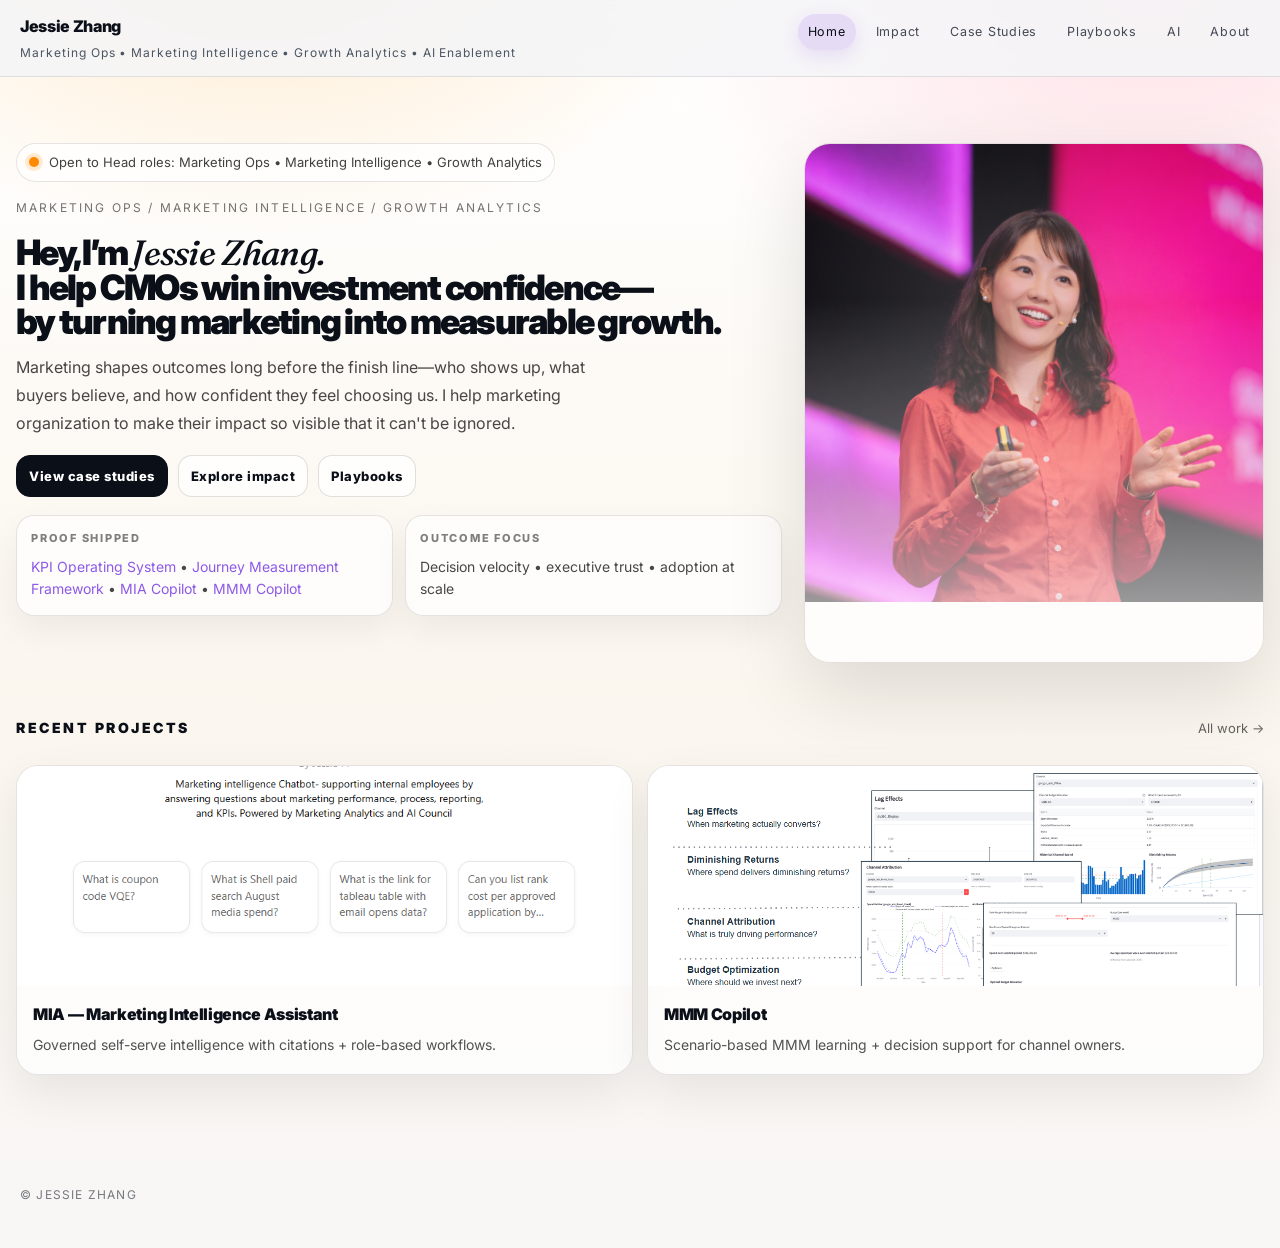
==== index.html @ 7f4fa1cf "Update index.html" ====
<!doctype html>
<html lang="en">
<head>
  <meta charset="utf-8" />
  <meta name="viewport" content="width=device-width, initial-scale=1" />
  <title>Jessie Zhang | Marketing Intelligence & Ops</title>
  <link rel="preconnect" href="https://fonts.googleapis.com">
<link rel="preconnect" href="https://fonts.gstatic.com" crossorigin>
<link href="https://fonts.googleapis.com/css2?family=Fraunces:opsz,wght@9..144,300..900&family=Inter:wght@300..900&display=swap" rel="stylesheet">
  <link rel="stylesheet" href="style.css" />
</head>
<body class="madison">
  <header class="topbar">
    <nav class="nav">
      <div class="brand">
        <div class="name">Jessie Zhang</div>
        <div class="tag">Marketing Ops • Marketing Intelligence • Growth Analytics • AI Enablement</div>
      </div>
      <div class="links">
        <a class="active" href="index.html">Home</a>
        <a href="impact.html">Impact</a>
        <a href="case-studies.html">Case Studies</a>
        <a href="playbooks.html">Playbooks</a>
        <a href="ai.html">AI</a>
        <a href="about.html">About</a>
      </div>
    </nav>
  </header>

  <main class="container">
    <!-- HERO -->
    <section class="hero2">
  <div class="hero2-left">
    <div class="status-pill">
      <span class="dot"></span>
      Open to Head roles: Marketing Ops • Marketing Intelligence • Growth Analytics
    </div>

    <div class="hero2-eyebrow">Marketing Ops / Marketing Intelligence / Growth Analytics</div>

    <h1 class="hero2-title">
      Hey, I’m <span class="serif">Jessie Zhang.</span><br/>
      <span class="big">I help CMOs win investment confidence—</span><br/>
      <span class="big">by turning marketing into measurable growth.</span>
    </h1>

    <p class="hero2-sub">
      Marketing shapes outcomes long before the finish line—who shows up, what buyers believe, and how confident they feel choosing us.
      I help marketing organization to make their impact so visible that it can't be ignored.
    </p>

    <div class="hero2-cta">
      <a class="btn primary" href="case-studies.html">View case studies</a>
      <a class="btn ghost" href="impact.html">Explore impact</a>
      <a class="btn ghost" href="playbooks.html">Playbooks</a>
    </div>

    <div class="hero2-miniGrid">
      <div class="miniCard">
        <div class="miniLabel">Proof shipped</div>
        <div class="miniValue">
          <a href="case-studies.html#kpi-os">KPI Operating System</a> •
          <a href="case-studies.html#journey">Journey Measurement Framework</a> •
          <a href="ai.html#mia">MIA Copilot</a> •
          <a href="ai.html#mmm">MMM Copilot</a>
        </div>
      </div>
      <div class="miniCard">
        <div class="miniLabel">Outcome focus</div>
        <div class="miniValue">Decision velocity • executive trust • adoption at scale</div>
      </div>
    </div>
  </div>

  <div class="hero2-right">
    <div class="portraitCard">
      <img src="assets/Jessie speaker red shirt.png" alt="Jessie Zhang speaking" />
      <div class="portraitFade"></div>
    </div>
  </div>
</section> 
    </section>

    <!-- RECENT PROJECTS -->
    <section class="section2">
      <div class="section2-titleRow">
        <h2 class="section2-title">Recent projects</h2>
        <a class="section2-link" href="case-studies.html">All work →</a>
      </div>

      <div class="projectGrid">
        <a class="projectCard" href="ai.html#mia">
          <div class="projectThumb"><img src="assets/MIA.png" alt="MIA" /></div>
          <div class="projectMeta">
            <div class="projectName">MIA — Marketing Intelligence Assistant</div>
            <div class="projectDesc">Governed self-serve intelligence with citations + role-based workflows.</div>
          </div>
        </a>

        <a class="projectCard" href="ai.html#mmm">
          <div class="projectThumb"><img src="assets/MMM.png" alt="MMM Copilot" /></div>
          <div class="projectMeta">
            <div class="projectName">MMM Copilot</div>
            <div class="projectDesc">Scenario-based MMM learning + decision support for channel owners.</div>
          </div>
        </a>
      </div>
    </section>
  </main>

  <footer class="footer">© Jessie Zhang</footer>
</body>
</html>
---- style.css ----
/* Premium Mockup / Modern UI / Clean Tech
   - Studio-like background, soft shadows
   - Card-based UI, grid layout
   - Electric Purple action + Acid Yellow highlights
   - Optional dark-mode emphasis sections
*/

:root{
  /* Palette */
  --bg: #ffffff;
  --bg2: #F5F5F7;          /* studio light gray */
  --ink: #0b0f18;
  --text: #111827;
  --muted: #4b5563;
  --muted2:#6b7280;
  --line: rgba(17,24,39,.10);
  --line2: rgba(17,24,39,.16);

  --purple: #8D59E9;       /* electric purple */
  --yellow: #EBE021;       /* acid yellow */
  --subcard: #D8E2EC;      /* pale blue-gray */
  --charcoal: #2D2D2D;

  /* Layout */
  --max: 1320px;
  --r: 16px;
  --r2: 22px;
  --gutter: 20px;

  /* Shadows (studio lighting) */
  --shadow-sm: 0 10px 22px rgba(15, 23, 42, .08);
  --shadow-md: 0 18px 40px rgba(15, 23, 42, .12);
  --shadow-lg: 0 26px 70px rgba(15, 23, 42, .16);

  /* Type */
 --font-sans: "Inter", ui-sans-serif, system-ui, -apple-system, "Segoe UI", Roboto, Helvetica, Arial;
  --font-serif: "Fraunces", ui-serif, Georgia, "Times New Roman", Times, serif;
}
body{ font-family: var(--font-sans); }

*{ box-sizing:border-box; }
html,body{ margin:0; padding:0; }
body{
  
  color: var(--text);
  line-height: 1.6;
  background:
    radial-gradient(900px 520px at 18% -10%, rgba(141,89,233,.18), transparent 60%),
    radial-gradient(900px 520px at 92% 0%, rgba(235,224,33,.14), transparent 56%),
    linear-gradient(180deg, var(--bg) 0%, var(--bg2) 120%);
  -webkit-font-smoothing: antialiased;
  -moz-osx-font-smoothing: grayscale;
}

a{ color: var(--purple); text-decoration:none; }
a:hover{ text-decoration: underline; text-underline-offset: 4px; }

.container{
  max-width: var(--max);
  margin: 0 auto;
 padding: 36px 16px 84px;  /* smaller side padding */
}
@media (max-width: 640px){
  .container{ padding: 24px 14px 64px; }
}
/* Top bar (clean tech nav) */
.topbar{
  position: sticky;
  top: 0;
  z-index: 30;
  background: rgba(245,245,247,.86);
  backdrop-filter: blur(12px);
  border-bottom: 1px solid var(--line);
}
.nav{
  max-width: var(--max);
  margin: 0 auto;
  padding: 14px var(--gutter);
  display:flex;
  align-items:flex-start;
  justify-content:space-between;
  gap: 14px;
}

.brand{
  display:flex;
  flex-direction:column;
  gap: 3px;
}
.brand .name{
  font-weight: 850;
  letter-spacing: -0.02em;
  font-size: 16px;
  color: var(--ink);
}
.brand .tag{
  font-size: 12px;
  color: var(--muted);
  letter-spacing: .08em;
}

/* Links: compact + premium */
.links{
  display:flex;
  flex-wrap:wrap;
  gap: 10px;
  justify-content:flex-end;
  align-items:flex-start;
}
.links a{
  font-size: 12.5px;
  color: rgba(17,24,39,.78);
  padding: 8px 10px;
  border-radius: 999px;
  letter-spacing: .06em;
}
.links a:hover{
  text-decoration:none;
  background: rgba(141,89,233,.12);
  color: var(--ink);
}
.links a.active{
  background: rgba(141,89,233,.16);
  color: var(--ink);
  box-shadow: 0 6px 18px rgba(141,89,233,.16);
}

/* Hero */
.hero{
  padding: 26px 0 10px;
  display:grid;
  grid-template-columns: 1.15fr .85fr;
  gap: 16px;
}
@media (max-width: 900px){
  .hero{ grid-template-columns: 1fr; }
}

/* Cards: premium UI */
.card{
  padding: 24px;
}
@media (max-width: 640px){
  .card{ padding: 18px; }
}

/* subtle “device gloss” */
.card::before{
  content:"";
  position:absolute;
  inset:-1px;
  background: linear-gradient(120deg, rgba(255,255,255,.65), rgba(255,255,255,0) 45%);
  opacity: .25;
  pointer-events:none;
}

/* hover: refined */
.card:hover{
  box-shadow: var(--shadow-md);
  transform: translateY(-1px);
  transition: box-shadow .18s ease, transform .18s ease;
}

/* Type */
.kicker{
  font-size: 12px;
  color: var(--muted);
  letter-spacing: .12em;
  text-transform: uppercase;
}

h1{
  font-size: 42px;
  line-height: 1.12;
  margin: 10px 0 12px;
  letter-spacing: -0.04em;
  font-weight: 900; /* ultra-bold */
  color: var(--ink);
}
@media (max-width: 520px){ h1{ font-size: 32px; } }

h2{
  font-size: 22px;
  margin: 0 0 12px;
  letter-spacing: -0.01em;
  font-weight: 850;
  color: var(--ink);
}

h3{
  font-size: 14px;
  margin: 0 0 8px;
  letter-spacing: .08em;
  text-transform: uppercase;
  font-weight: 800;
  color: var(--charcoal);
}

p{
  margin: 10px 0;
    max-width: 68ch;
  color: rgba(17,24,39,.92);
   font-size: 15.5px; line-height: 1.75; }
.small{ font-size: 13.5px; }
.list li{ font-size: 15px; }
}

.small{
  font-size: 13px;
  color: var(--muted2);
}

hr{
  border:none;
  border-top: 1px solid var(--line);
  margin: 16px 0;
}
h1,h2{ font-family: var(--font-sans); }
/* Section header row */
.sectionTitle{
  display:flex;
  align-items:baseline;
  justify-content:space-between;
  gap: 10px;
  margin: 38px 0 14px;
}
.sectionTitle .hint{
  color: var(--muted2);
  font-size: 12px;
  letter-spacing: .10em;
  text-transform: uppercase;
}

/* Grids */
.grid{
  display:grid;
  grid-template-columns: repeat(3, 1fr);
  gap: 14px;
}
@media (max-width: 980px){ .grid{ grid-template-columns: repeat(2, 1fr); } }
@media (max-width: 640px){ .grid{ grid-template-columns: 1fr; } }

.pillars{
  display:grid;
  grid-template-columns: repeat(2, 1fr);
  gap: 14px;
}
@media (max-width: 720px){ .pillars{ grid-template-columns: 1fr; } }

/* Chips (tags) */
.badges{
  display:flex;
  flex-wrap:wrap;
  gap: 8px;
  margin-top: 10px;
}
.chip{
  display:inline-flex;
  align-items:center;
  gap: 6px;
  padding: 7px 11px;
  border-radius: 999px;
  border: 1px solid rgba(17,24,39,.10);
  background: rgba(216,226,236,.42); /* sub color */
  color: rgba(45,45,45,.92);
  font-size: 11.5px;
  letter-spacing: .06em;
  cursor: pointer;
  user-select:none;
}
.chip.static{ cursor: default; }
.chip[aria-pressed="true"]{
  background: rgba(141,89,233,.16);
  border-color: rgba(141,89,233,.30);
  color: var(--ink);
}

/* Highlight chips (use by adding class="chip highlight" in HTML if you want) */
.chip.highlight{
  background: rgba(235,224,33,.55);
  border-color: rgba(235,224,33,.75);
  color: #121212;
}

/* Buttons */
.btnrow{
  display:flex;
  gap: 10px;
  flex-wrap:wrap;
  margin-top: 14px;
}
.btn{
  display:inline-flex;
  align-items:center;
  gap: 8px;
  padding: 10px 12px;
  border-radius: 14px;
  border: 1px solid rgba(141,89,233,.22);
  background: linear-gradient(180deg, rgba(141,89,233,.14), rgba(141,89,233,.08));
  color: var(--ink);
  font-size: 13px;
  font-weight: 800;
  letter-spacing: .04em;
}
.btn:hover{
  text-decoration:none;
  background: linear-gradient(180deg, rgba(141,89,233,.22), rgba(141,89,233,.12));
  box-shadow: 0 14px 35px rgba(141,89,233,.18);
}

/* Secondary button look (optional: add class="btn secondary" in HTML) */
.btn.secondary{
  border-color: rgba(17,24,39,.14);
  background: rgba(255,255,255,.70);
  color: rgba(17,24,39,.92);
}
.btn.secondary:hover{
  background: rgba(255,255,255,.92);
  box-shadow: var(--shadow-sm);
}

/* Lists */
.list{ margin: 0; padding-left: 18px; }
.list li{ margin: 8px 0; color: rgba(17,24,39,.92); }

/* Key-value */
.kv{ display:flex; flex-direction:column; gap:6px; }
.kv .label{
  color: var(--muted2);
  font-size: 12px;
  letter-spacing: .10em;
  text-transform: uppercase;
}
.kv .value{ font-size: 14px; color: rgba(17,24,39,.92); }

/* Footer */
.footer{
  max-width: var(--max);
  margin: 0 auto;
  padding: 26px var(--gutter) 44px;
  color: rgba(17,24,39,.56);
  font-size: 12px;
  letter-spacing: .10em;
  text-transform: uppercase;
}

/* Optional dark-mode emphasis section
   If you want the AI page to be dark without changing HTML too much:
   add to ai.html <body class="dark"> ... (small change)
*/
body.dark{
  background: radial-gradient(900px 520px at 20% -10%, rgba(141,89,233,.28), transparent 55%),
              radial-gradient(900px 520px at 92% 0%, rgba(235,224,33,.18), transparent 55%),
              #000000;
  color: #ffffff;
}
body.dark .topbar{ background: rgba(0,0,0,.70); border-bottom-color: rgba(255,255,255,.12); }
body.dark .brand .name, body.dark h1, body.dark h2{ color:#ffffff; }
body.dark .brand .tag, body.dark .kicker, body.dark .small, body.dark .sectionTitle .hint{ color: rgba(255,255,255,.72); }
body.dark a{ color: rgba(235,224,33,.95); }
body.dark .links a{ color: rgba(255,255,255,.78); }
body.dark .links a.active{ background: rgba(235,224,33,.16); box-shadow:none; color:#fff; }
body.dark .card{
  background: rgba(255,255,255,.05);
  border-color: rgba(255,255,255,.14);
  box-shadow: 0 18px 40px rgba(0,0,0,.40);
}
body.dark .card::before{ opacity: .14; }
body.dark .chip{ background: rgba(255,255,255,.06); border-color: rgba(255,255,255,.14); color: rgba(255,255,255,.84); }
body.dark .chip[aria-pressed="true"]{ background: rgba(235,224,33,.18); border-color: rgba(235,224,33,.35); color:#fff; }
body.dark .btn{
  border-color: rgba(235,224,33,.35);
  background: rgba(235,224,33,.16);
  color: #fff;
}
body.dark hr{ border-top-color: rgba(255,255,255,.12); }

/* Reduced motion */
@media (prefers-reduced-motion: reduce){
  .card:hover{ transform:none; transition:none; }
}
/* --- Radial About Layout (static HTML) --- */
.radial{ overflow: visible; }
.radial-wrap{
  position: relative;
  width: 100%;
  max-width: 980px;
  margin: 0 auto;
  aspect-ratio: 1 / 1;
  min-height: 720px;
}

.radial-svg{
  position: absolute;
  inset: 0;
  width: 100%;
  height: 100%;
  pointer-events: none;
}

.radial-center{
  position: absolute;
  left: 50%;
  top: 50%;
  transform: translate(-50%, -50%);
}

.radial-photo{
  position: relative;
  width: 280px;
  height: 280px;
  border-radius: 999px;
  border: 1px solid rgba(0,0,0,.14);
  background: #fff;
  box-shadow: 0 18px 40px rgba(0,0,0,.08);
  overflow: hidden;
}

.radial-ring{
  position: absolute;
  inset: 14px;
  border-radius: 999px;
  border: 1px solid rgba(0,0,0,.14);
  pointer-events: none;
}

.radial-photo img{
  position: absolute;
  inset: 28px;
  width: calc(100% - 56px);
  height: calc(100% - 56px);
  object-fit: cover;
  border-radius: 999px;
}

.radial-item{
  position: absolute;
  width: 240px;
  background: rgba(255,255,255,.92);
  border: 1px solid rgba(0,0,0,.12);
  border-radius: 16px;
  padding: 14px 14px 12px;
  box-shadow: 0 12px 24px rgba(0,0,0,.06);
  backdrop-filter: blur(6px);
}

.radial-title{
  font-size: 12px;
  letter-spacing: .14em;
  text-transform: uppercase;
  font-weight: 700;
  color: rgba(0,0,0,.70);
}

.radial-desc{
  margin-top: 8px;
  font-size: 13.5px;
  line-height: 1.55;
  color: rgba(0,0,0,.78);
}

/* Positions (tune these to match your screenshot) */
.r1{ left: 14%; top: 22%; transform: translate(-50%,-50%); text-align: right; }
.r2{ left: 50%; top: 10%; transform: translate(-50%,-50%); text-align: center; }
.r3{ left: 86%; top: 24%; transform: translate(-50%,-50%); text-align: left; }
.r4{ left: 86%; top: 62%; transform: translate(-50%,-50%); text-align: left; }
.r5{ left: 76%; top: 86%; transform: translate(-50%,-50%); text-align: left; }
.r6{ left: 22%; top: 80%; transform: translate(-50%,-50%); text-align: right; }
.r7{ left: 10%; top: 58%; transform: translate(-50%,-50%); text-align: right; }

/* Contact strip */
.contact-strip{
  margin-top: 22px;
  display: grid;
  grid-template-columns: repeat(3, 1fr);
  gap: 12px;
}
.contact-card{
  border: 1px solid rgba(0,0,0,.12);
  border-radius: 16px;
  padding: 14px;
  background: rgba(255,255,255,.92);
}
.contact-label{
  font-size: 11px;
  letter-spacing: .14em;
  text-transform: uppercase;
  color: rgba(0,0,0,.55);
  font-weight: 700;
  margin-bottom: 8px;
}

@media (max-width: 860px){
  .radial-wrap{ min-height: 900px; }
  .radial-item{ width: 220px; }
}
@media (max-width: 720px){
  /* On mobile, switch to a simple stacked layout */
  .radial-wrap{
    aspect-ratio: auto;
    min-height: auto;
    padding: 10px 0 0;
  }
  .radial-svg{ display:none; }
  .radial-center{ position: relative; left: auto; top: auto; transform: none; display:flex; justify-content:center; margin: 10px 0 18px; }
  .radial-photo{ width: 240px; height: 240px; }
  .radial-item{
    position: relative;
    left: auto; top: auto; transform: none;
    width: 100%;
    margin: 10px 0;
    text-align: left;
  }
  .contact-strip{ grid-template-columns: 1fr; }
}
/* --- Madison-inspired hero theme --- */
body.madison{
  background:
    radial-gradient(900px 600px at 20% -10%, rgba(255, 200, 120, .45), transparent 60%),
    radial-gradient(900px 600px at 90% 0%, rgba(255, 160, 180, .30), transparent 55%),
    linear-gradient(180deg, #fff 0%, #fbf6ee 55%, #f7f7f9 120%);
}

.hero2{
  display:grid;
  grid-template-columns: 1.25fr .75fr; /* more space for text */
  gap: 22px;
  padding: 30px 0 10px;
}
@media (max-width: 980px){
  .hero2{ grid-template-columns: 1fr; }
}

.status-pill{
  display:inline-flex;
  align-items:center;
  gap:10px;
  border:1px solid rgba(0,0,0,.10);
  background: rgba(255,255,255,.75);
  padding: 8px 12px;
  border-radius: 999px;
  font-size: 13px;
  color: rgba(0,0,0,.75);
}
.status-pill .dot{
  width:10px; height:10px; border-radius:999px;
  background: #ff8a00;
  box-shadow: 0 0 0 4px rgba(255,138,0,.18);
}

.hero2-eyebrow{
  margin-top: 16px;
  font-size: 12px;
  letter-spacing: .18em;
  text-transform: uppercase;
  color: rgba(0,0,0,.55);
}

.hero2-title{
  margin: 18px 0 14px;
  font-size: 35px;
  line-height: 0.98;
  letter-spacing: -0.05em;
  font-weight: 900;
  color: #0b0f18;
}
.hero2-title .serif{
    font-family: var(--font-serif);
  font-style: italic;
  font-weight: 500;
  letter-spacing: -0.02em;
}
.hero2-title .big{
  display:inline-block;
}

@media (max-width: 720px){
  .hero2-title{ font-size: 40px; line-height: 1.08; }
}

.hero2-sub{
  font-size: 16px;
  line-height: 1.75;
  color: rgba(0,0,0,.72);
  max-width: 62ch;
}

.hero2-cta{
  margin-top: 18px;
  display:flex;
  gap: 10px;
  flex-wrap: wrap;
}

.btn.primary{
  background: #0b0f18;
  border-color: #0b0f18;
  color: #fff;
}
.btn.primary:hover{ background:#121829; }

.btn.ghost{
  background: rgba(255,255,255,.75);
  border: 1px solid rgba(0,0,0,.12);
  color: #0b0f18;
}
.btn.ghost:hover{ background: rgba(255,255,255,.95); }

.hero2-miniGrid{
  margin-top: 18px;
  display:grid;
  grid-template-columns: 1fr 1fr;
  gap: 12px;
}
@media (max-width: 720px){
  .hero2-miniGrid{ grid-template-columns: 1fr; }
}

.miniCard{
  border: 1px solid rgba(0,0,0,.10);
  background: rgba(255,255,255,.70);
  border-radius: 18px;
  padding: 14px;
  box-shadow: 0 14px 34px rgba(0,0,0,.06);
}
.miniLabel{
  font-size: 11px;
  letter-spacing: .16em;
  text-transform: uppercase;
  color: rgba(0,0,0,.50);
  font-weight: 800;
}
.miniValue{
  margin-top: 8px;
  font-size: 14px;
  color: rgba(0,0,0,.72);
  line-height: 1.6;
}

.portraitCard{
  position: relative;
  border-radius: 26px;
  overflow: hidden;
  border: 1px solid rgba(0,0,0,.10);
  background: rgba(255,255,255,.35);
  box-shadow: 0 30px 80px rgba(0,0,0,.12);
  min-height: 520px;
}
.portraitCard img{
  width: 100%;
  height: 100%;
  object-fit: cover;
  display:block;
}
.portraitFade{
  position:absolute;
  inset:0;
  background: radial-gradient(450px 320px at 50% 30%, rgba(255,255,255,.18), transparent 70%),
              linear-gradient(180deg, transparent 30%, rgba(255,255,255,.65) 95%);
}

.section2{ margin-top: 44px; }
.section2-titleRow{
  display:flex;
  align-items: baseline;
  justify-content: space-between;
  gap: 12px;
}
.section2-title{
  font-size: 14px;
  letter-spacing: .18em;
  text-transform: uppercase;
  font-weight: 900;
}
.section2-link{
  font-size: 13px;
  color: rgba(0,0,0,.60);
}
.section2-link:hover{ color: rgba(0,0,0,.85); text-decoration:none; }

.projectGrid{
  margin-top: 14px;
  display:grid;
  grid-template-columns: repeat(2, 1fr);
  gap: 14px;
}
@media (max-width: 820px){
  .projectGrid{ grid-template-columns: 1fr; }
}

.projectCard{
  display:block;
  border-radius: 22px;
  border: 1px solid rgba(0,0,0,.10);
  background: rgba(255,255,255,.70);
  overflow:hidden;
  box-shadow: 0 18px 46px rgba(0,0,0,.08);
}
.projectThumb{
  height: 220px;
  background: #f2f3f5;
}
.projectThumb img{
  width:100%;
  height:100%;
  object-fit: cover;
  display:block;
}
.projectMeta{
  padding: 16px 16px 18px;
}
.projectName{
  font-weight: 900;
  letter-spacing: -0.02em;
  color: #0b0f18;
}
.projectDesc{
  margin-top: 6px;
  font-size: 14px;
  color: rgba(0,0,0,.68);
  line-height: 1.6;
}

/* --- MacBook frame (pure CSS) --- */
.macbook{
  position: relative;
  margin: 18px 0 10px;
  max-width: 980px;
}

.macbook__screen{
  position: relative;
  border-radius: 18px;
  padding: 14px;
  background: linear-gradient(180deg, rgba(17,24,39,.95), rgba(17,24,39,.88));
  border: 1px solid rgba(0,0,0,.25);
  box-shadow: 0 30px 80px rgba(0,0,0,.18);
}

/* inner bezel */
.macbook__screen::before{
  content:"";
  position:absolute;
  inset: 10px;
  border-radius: 14px;
  border: 1px solid rgba(255,255,255,.10);
  pointer-events:none;
}

/* subtle glossy reflection */
.macbook__screen::after{
  content:"";
  position:absolute;
  inset: 0;
  border-radius: 18px;
  background: radial-gradient(600px 220px at 30% 10%, rgba(255,255,255,.16), transparent 60%);
  pointer-events:none;
  mix-blend-mode: screen;
  opacity: .6;
}

.macbook__screen img{
  width: 100%;
  display:block;
  border-radius: 12px;
  border: 1px solid rgba(255,255,255,.08);
  background: #000;
}

/* base / keyboard deck */
.macbook__base{
  height: 26px;
  margin: 10px auto 0;
  width: 92%;
  border-radius: 0 0 24px 24px;
  background: linear-gradient(180deg, rgba(240,242,246,1), rgba(210,214,222,1));
  border: 1px solid rgba(0,0,0,.12);
  box-shadow: 0 18px 45px rgba(0,0,0,.12);
}

/* trackpad notch */
.macbook__notch{
  position:absolute;
  left: 50%;
  bottom: 10px;
  transform: translateX(-50%);
  width: 120px;
  height: 10px;
  border-radius: 0 0 12px 12px;
  background: rgba(0,0,0,.10);
  border: 1px solid rgba(0,0,0,.10);
  filter: blur(.1px);
}

/* caption */
.shot-cap{
  margin-top: 10px;
  font-size: 12px;
  letter-spacing: .06em;
  color: rgba(0,0,0,.60);
}
/* --- Playbooks page polish --- */
.playbook-meta{
  margin-top: 18px;
  display: grid;
  grid-template-columns: repeat(3, 1fr);
  gap: 12px;
}
@media (max-width: 980px){
  .playbook-meta{ grid-template-columns: 1fr; }
}
.meta-card{
  border: 1px solid rgba(17,24,39,.10);
  background: rgba(255,255,255,.65);
  border-radius: 18px;
  padding: 14px;
}
.meta-label{
  font-size: 11px;
  letter-spacing: .16em;
  text-transform: uppercase;
  color: rgba(17,24,39,.55);
  font-weight: 800;
}
.meta-value{
  margin-top: 8px;
  font-size: 14px;
  line-height: 1.6;
  color: rgba(17,24,39,.78);
}

/* Signature cards */
.pb-card{
  position: relative;
  border: 1px solid rgba(17,24,39,.10);
  background: rgba(255,255,255,.72);
  border-radius: 22px;
  padding: 18px;
  box-shadow: 0 18px 46px rgba(0,0,0,.08);
}
.pb-badge{
  display: inline-flex;
  align-items: center;
  gap: 8px;
  font-size: 11px;
  letter-spacing: .16em;
  text-transform: uppercase;
  font-weight: 900;
  color: rgba(17,24,39,.70);
  background: rgba(124,77,255,.12);
  border: 1px solid rgba(124,77,255,.20);
  padding: 6px 10px;
  border-radius: 999px;
}
.pb-title{
  margin-top: 12px;
  font-size: 18px;
  letter-spacing: -0.02em;
  text-transform: none;
  font-weight: 900;
  color: rgba(11,15,24,.96);
}
.pb-desc{
  margin-top: 8px;
  font-size: 14.5px;
  color: rgba(17,24,39,.78);
  line-height: 1.65;
}
.pb-bullets{
  margin-top: 12px;
  display: grid;
  gap: 6px;
  font-size: 13.5px;
  color: rgba(17,24,39,.78);
}
.pb-actions{
  margin-top: 14px;
  display: flex;
  gap: 12px;
  flex-wrap: wrap;
}
.pb-link{
  font-weight: 800;
  font-size: 13px;
  color: rgba(124,77,255,.95);
}

/* Preview artifacts */
.preview-grid{
  margin-top: 14px;
  display: grid;
  grid-template-columns: repeat(3, 1fr);
  gap: 14px;
}
@media (max-width: 980px){
  .preview-grid{ grid-template-columns: 1fr; }
}
.preview{
  display: block;
  border-radius: 18px;
  overflow: hidden;
  border: 1px solid rgba(17,24,39,.10);
  background: rgba(255,255,255,.70);
  box-shadow: 0 18px 46px rgba(0,0,0,.08);
}
.preview img{
  width: 100%;
  height: 180px;
  object-fit: cover;
  display: block;
  background: #f2f3f6;
}
.preview-cap{
  padding: 12px 12px 14px;
  font-size: 12px;
  letter-spacing: .10em;
  text-transform: uppercase;
  color: rgba(17,24,39,.60);
}

/* Library panels */
.pb-split{
  display: grid;
  grid-template-columns: 1fr 1fr;
  gap: 14px;
}
@media (max-width: 980px){
  .pb-split{ grid-template-columns: 1fr; }
}
.pb-panel{
  border: 1px solid rgba(17,24,39,.10);
  background: rgba(255,255,255,.72);
  border-radius: 22px;
  padding: 18px;
  box-shadow: 0 18px 46px rgba(0,0,0,.06);
}
.pb-panel-title{
  font-size: 12px;
  letter-spacing: .16em;
  text-transform: uppercase;
  font-weight: 900;
  color: rgba(17,24,39,.72);
  margin-bottom: 10px;
}

/* Row items */
.pb-row{
  display: grid;
  grid-template-columns: 1fr auto;
  gap: 10px;
  padding: 14px 0;
  border-top: 1px solid rgba(17,24,39,.08);
}
.pb-row:first-of-type{ border-top: none; padding-top: 8px; }
.pb-row-name{
  font-weight: 900;
  letter-spacing: -0.01em;
  color: rgba(11,15,24,.94);
}
.pb-row-desc{
  margin-top: 6px;
  font-size: 14px;
  line-height: 1.6;
  color: rgba(17,24,39,.72);
}
.pb-row-tags{
  display: flex;
  gap: 8px;
  flex-wrap: wrap;
  align-content: start;
  justify-content: flex-end;
}

/* Make chips smaller inside library */
.pb-row .chip{
  font-size: 10px;
  padding: 6px 9px;
}
/* --- Global polish patch --- */
:root{ --max: 1320px; } /* align nav + content */

body{ font-family: var(--font-sans); } /* fix font fallback */

.container{ max-width: var(--max); }

.card{ padding: 24px; }
@media (max-width: 640px){ .card{ padding: 18px; } }

.card::before{ opacity: .14; } /* reduce gloss noise */

p{ font-size: 15.5px; line-height: 1.75; }
.small{ font-size: 13.5px; }
.list li{ font-size: 15px; }

.sectionTitle{ margin: 38px 0 14px; }

h2{ font-size: 22px; }
h3{ letter-spacing: .08em; }
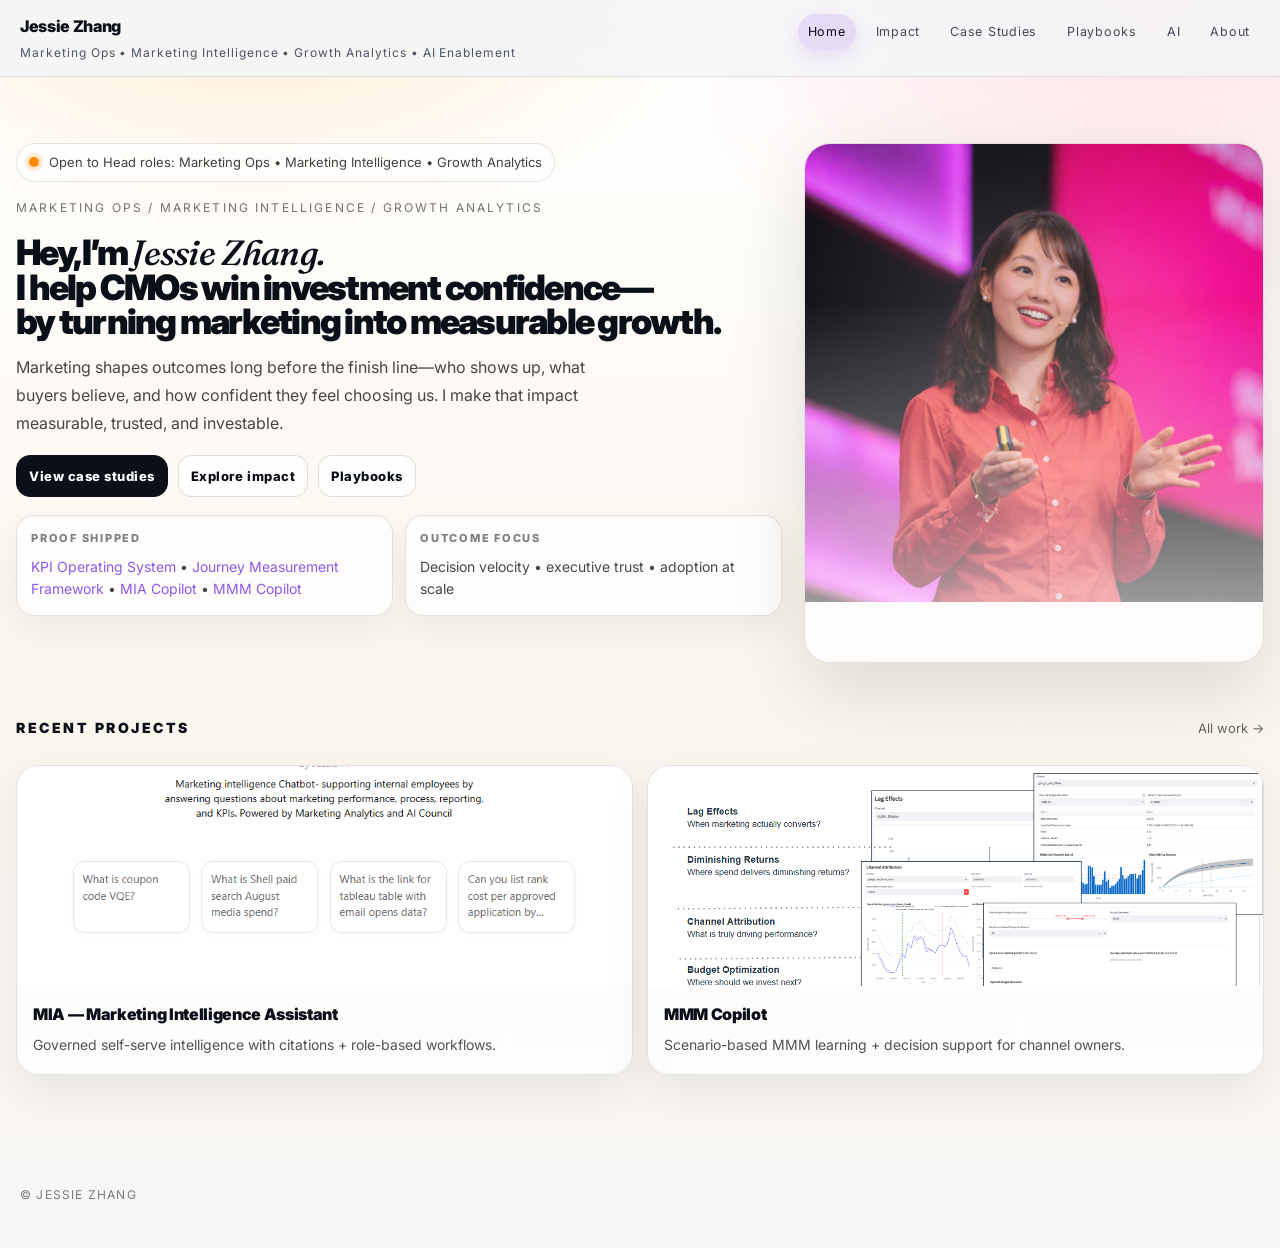
==== commit 4d84c7a1: "Update index.html" ====
--- a/index.html
+++ b/index.html
@@ -45,8 +45,7 @@
     </h1>
 
     <p class="hero2-sub">
-      Marketing shapes outcomes long before the finish line—who shows up, what buyers believe, and how confident they feel choosing us.
-      I help marketing organization to make their impact so visible that it can't be ignored.
+      Marketing shapes outcomes long before the finish line—who shows up, what buyers believe, and how confident they feel choosing us. I make that impact measurable, trusted, and investable.
     </p>
 
     <div class="hero2-cta">
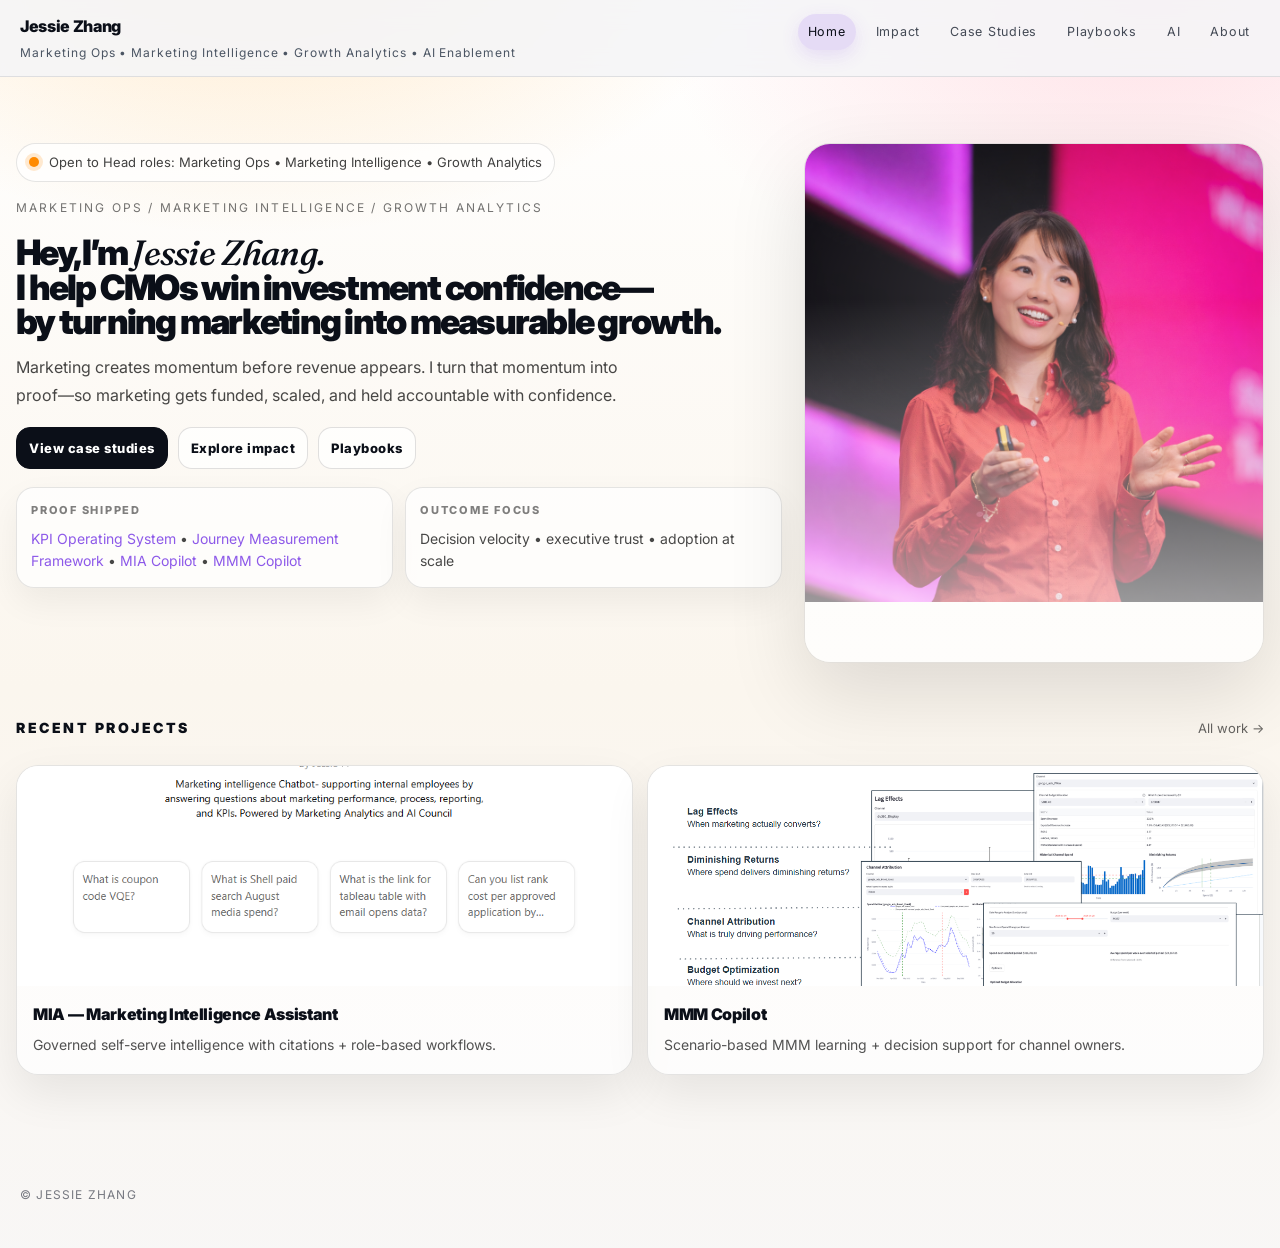
==== commit 46fe6d9c: "Update index.html" ====
--- a/index.html
+++ b/index.html
@@ -45,7 +45,7 @@
     </h1>
 
     <p class="hero2-sub">
-      Marketing shapes outcomes long before the finish line—who shows up, what buyers believe, and how confident they feel choosing us. I make that impact measurable, trusted, and investable.
+     Marketing creates momentum before revenue appears. I turn that momentum into proof—so marketing gets funded, scaled, and held accountable with confidence.
     </p>
 
     <div class="hero2-cta">
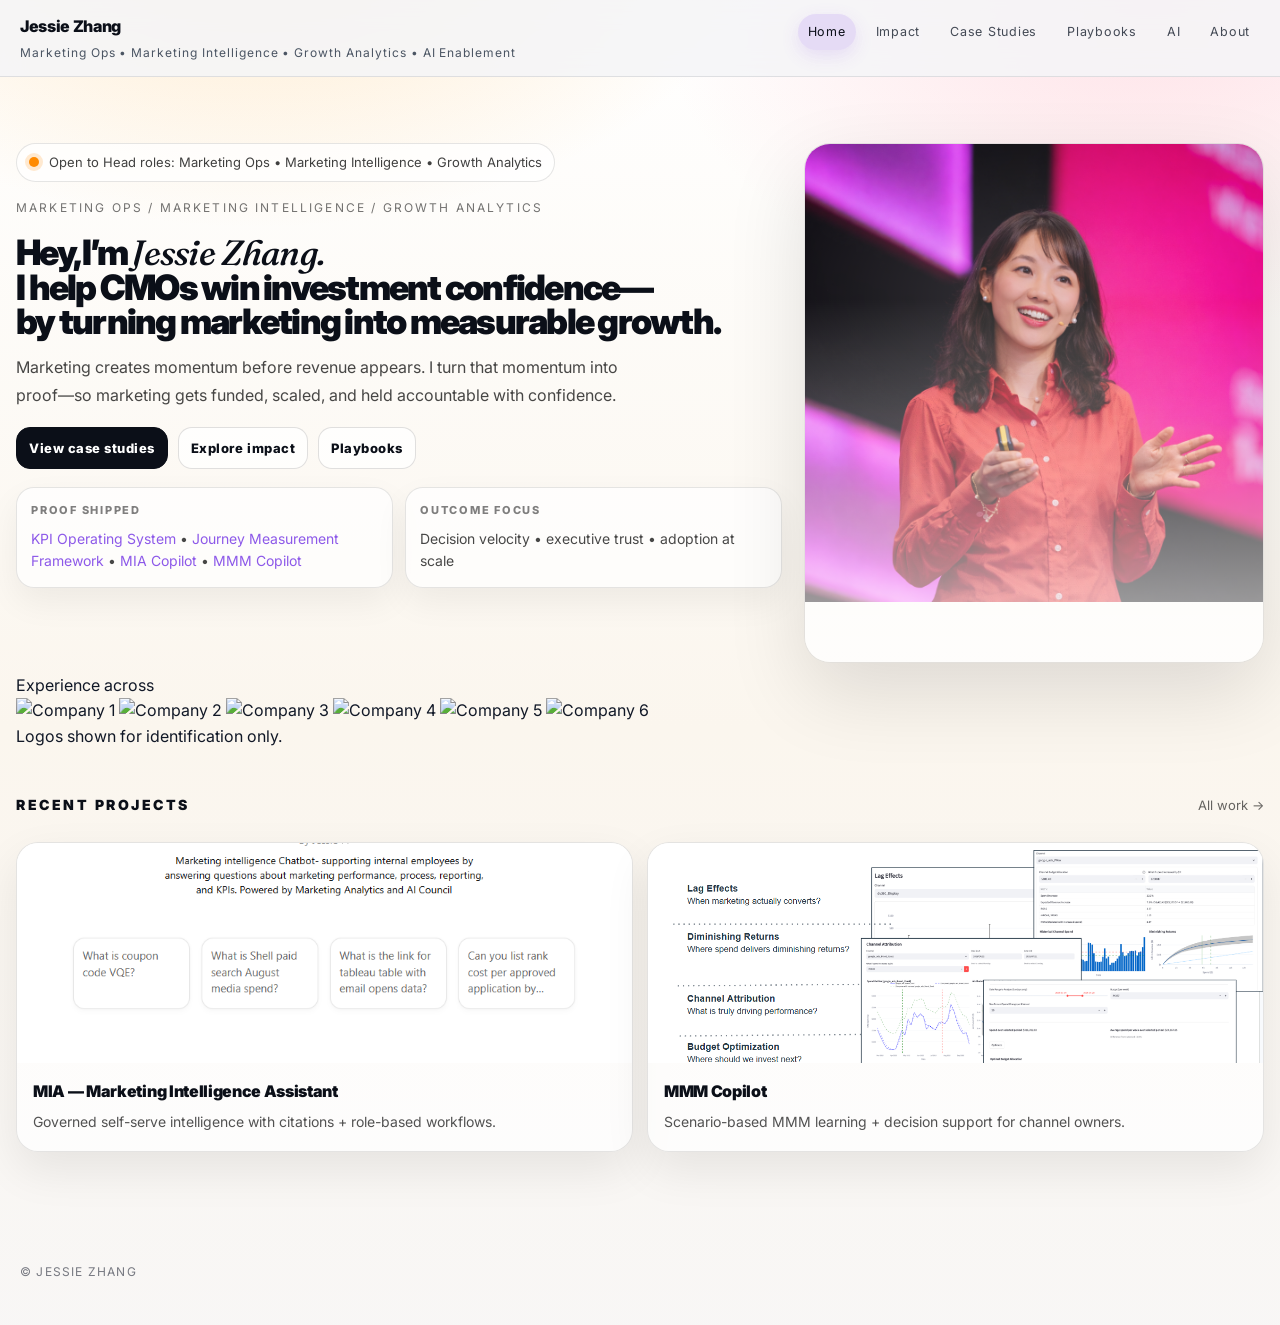
==== commit 1d84d08d: "Update index.html" ====
--- a/index.html
+++ b/index.html
@@ -78,7 +78,21 @@
     </div>
   </div>
 </section> 
-    </section>
+    <section class="logo-strip">
+  <div class="logo-strip__title">Experience across</div>
+
+  <div class="logo-strip__grid" aria-label="Companies Jessie has worked with">
+    <img src="assets/logos/WEX.png" alt="Company 1" loading="lazy">
+    <img src="assets/logos/CapitalOne.png" alt="Company 2" loading="lazy">
+    <img src="assets/logos/NiuChart.png" alt="Company 3" loading="lazy">
+    <img src="assets/logos/Chewy.png" alt="Company 4" loading="lazy">
+    <img src="assets/logos/Deloitte.png" alt="Company 5" loading="lazy">
+    <img src="assets/logos/ZS.png" alt="Company 6" loading="lazy">
+  </div>
+
+  <div class="logo-strip__note">Logos shown for identification only.</div>
+</section>
+ 
 
     <!-- RECENT PROJECTS -->
     <section class="section2">
--- a/style.css
+++ b/style.css
@@ -996,3 +996,74 @@
 
 h2{ font-size: 22px; }
 h3{ letter-spacing: .08em; }
+/* --- Impact page: larger, more visible tiles --- */
+.impact-grid{
+  display: grid;
+  grid-template-columns: repeat(2, 1fr);
+  gap: 18px;
+}
+@media (max-width: 900px){
+  .impact-grid{ grid-template-columns: 1fr; }
+}
+
+.impact-card{
+  background: rgba(255,255,255,.86);
+  border: 1px solid rgba(17,24,39,.10);
+  border-radius: 26px;
+  padding: 26px;
+  box-shadow: 0 22px 60px rgba(0,0,0,.08);
+}
+
+.impact-card h3{
+  margin: 0;
+  font-size: 16px;
+  letter-spacing: .02em;
+  text-transform: none;
+}
+
+.impact-card p{
+  margin-top: 12px;
+  font-size: 15.5px;
+  line-height: 1.7;
+  color: rgba(17,24,39,.80);
+  max-width: 70ch;
+}
+
+.impact-top{
+  display:flex;
+  align-items:flex-start;
+  justify-content:space-between;
+  gap: 12px;
+}
+
+.impact-proof a{
+  display:inline-flex;
+  align-items:center;
+  padding: 8px 10px;
+  border-radius: 999px;
+  background: rgba(141,89,233,.12);
+  border: 1px solid rgba(141,89,233,.20);
+  color: rgba(11,15,24,.92);
+  font-size: 12px;
+  font-weight: 800;
+  letter-spacing: .06em;
+  text-decoration:none;
+}
+.impact-proof a:hover{
+  background: rgba(141,89,233,.18);
+  text-decoration:none;
+}
+/* Impact rotator controls */
+.impact-rotator{
+  display:flex;
+  align-items:center;
+  justify-content:space-between;
+  gap: 12px;
+  margin: 16px 0 6px;
+}
+
+.impact-rotator__btns{
+  display:flex;
+  gap: 10px;
+  flex-wrap: wrap;
+}
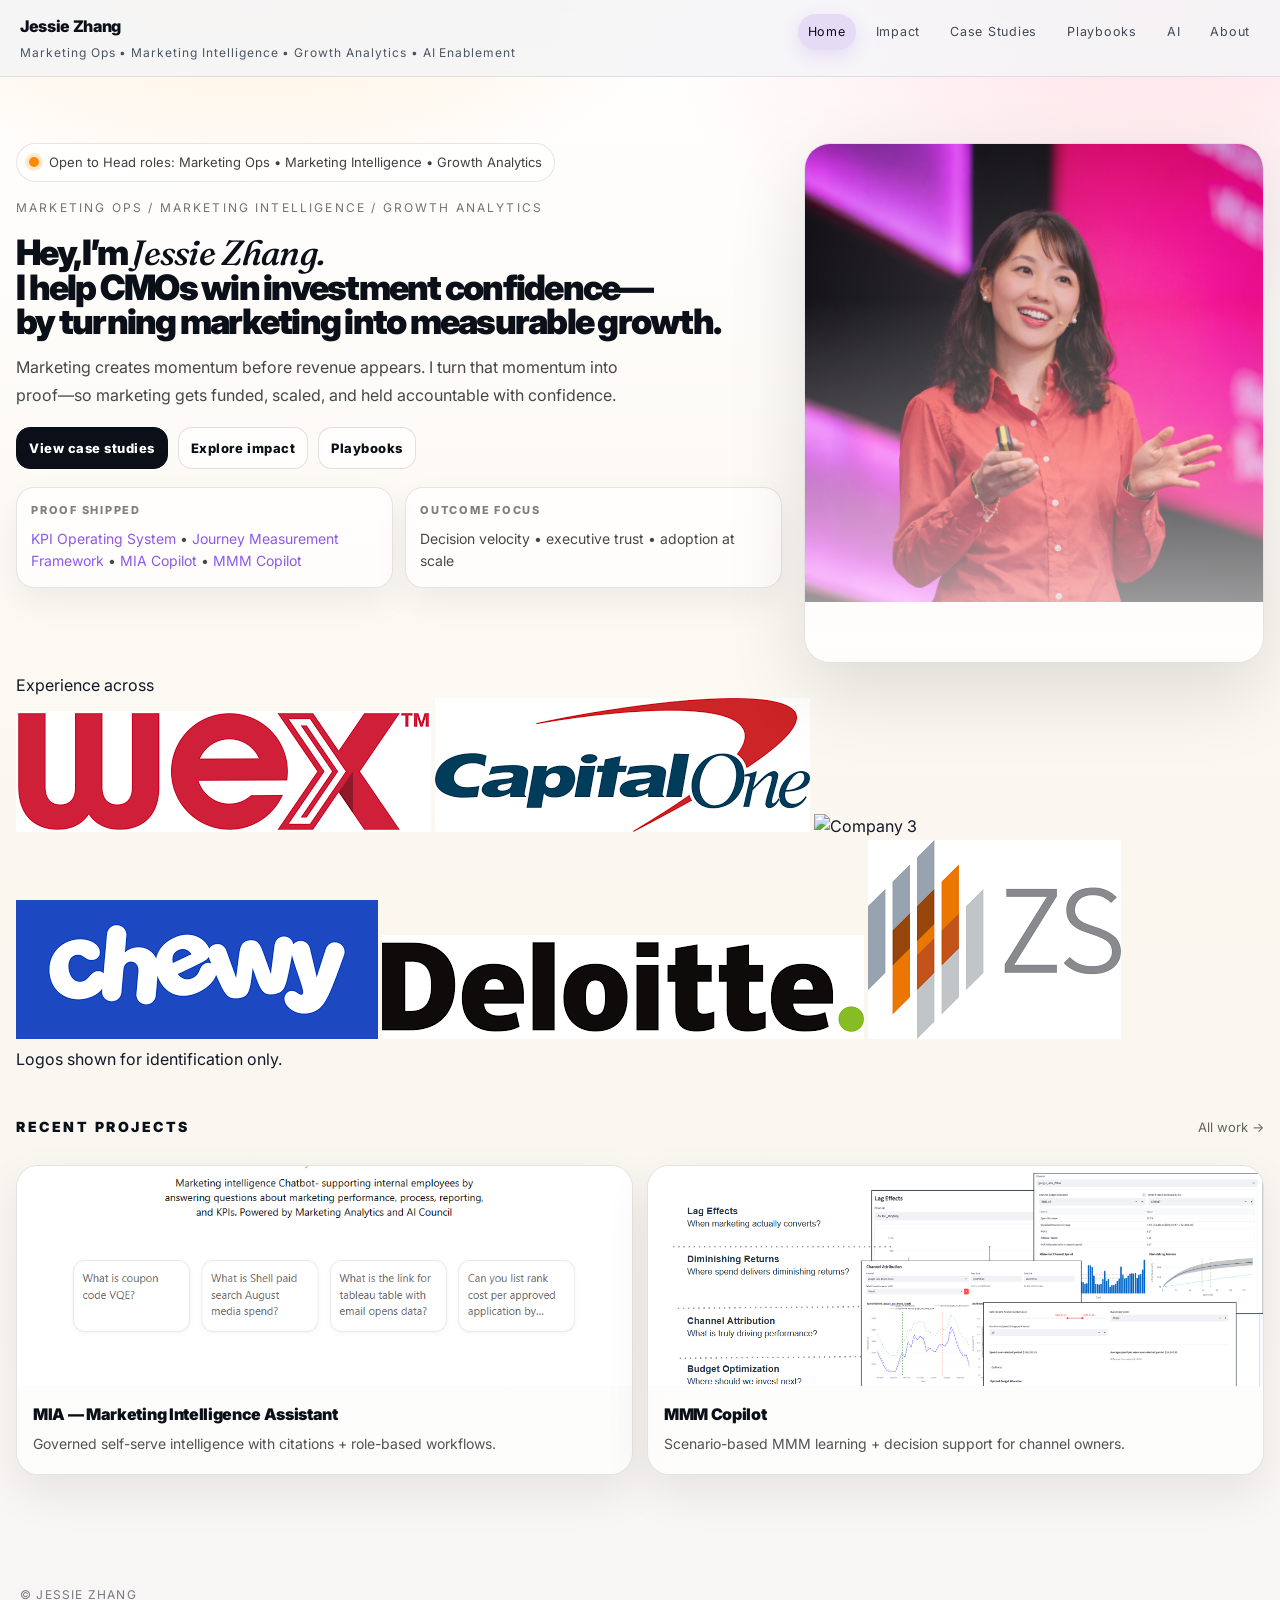
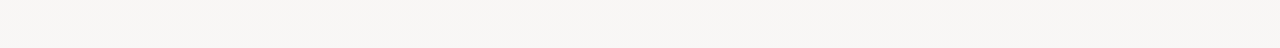
==== commit 585e8ccf: "Update index.html" ====
--- a/index.html
+++ b/index.html
@@ -82,12 +82,12 @@
   <div class="logo-strip__title">Experience across</div>
 
   <div class="logo-strip__grid" aria-label="Companies Jessie has worked with">
-    <img src="assets/logos/WEX.png" alt="Company 1" loading="lazy">
-    <img src="assets/logos/CapitalOne.png" alt="Company 2" loading="lazy">
-    <img src="assets/logos/NiuChart.png" alt="Company 3" loading="lazy">
-    <img src="assets/logos/Chewy.png" alt="Company 4" loading="lazy">
-    <img src="assets/logos/Deloitte.png" alt="Company 5" loading="lazy">
-    <img src="assets/logos/ZS.png" alt="Company 6" loading="lazy">
+    <img src="assets/logo/WEX.png" alt="Company 1" loading="lazy">
+    <img src="assets/logo/CapitalOne.png" alt="Company 2" loading="lazy">
+    <img src="assets/logo/NiuChart.png" alt="Company 3" loading="lazy">
+    <img src="assets/logo/Chewy.png" alt="Company 4" loading="lazy">
+    <img src="assets/logo/Deloitte.png" alt="Company 5" loading="lazy">
+    <img src="assets/logo/ZS.png" alt="Company 6" loading="lazy">
   </div>
 
   <div class="logo-strip__note">Logos shown for identification only.</div>
--- a/style.css
+++ b/style.css
@@ -4,7 +4,7 @@
    - Electric Purple action + Acid Yellow highlights
    - Optional dark-mode emphasis sections
 */
-
+body.case .container{ max-width: 1320px; }
 :root{
   /* Palette */
   --bg: #ffffff;
@@ -374,7 +374,33 @@
   color: #fff;
 }
 body.dark hr{ border-top-color: rgba(255,255,255,.12); }
-
+/* Subtle right-side pattern on case study pages */
+body.case{
+  position: relative;
+}
+
+body.case::after{
+  content:"";
+  position: fixed;
+  top: 0;
+  right: 0;
+  width: 40vw;
+  height: 100vh;
+  pointer-events: none;
+  z-index: -1;
+
+  /* soft “studio” pattern */
+  background:
+    radial-gradient(700px 420px at 20% 20%, rgba(141,89,233,.10), transparent 60%),
+    radial-gradient(700px 420px at 60% 70%, rgba(235,224,33,.08), transparent 60%),
+    radial-gradient(1px 1px at 10px 10px, rgba(17,24,39,.12) 1px, transparent 0) 0 0 / 22px 22px;
+
+  opacity: .55;
+  filter: blur(0px);
+}
+@media (max-width: 980px){
+  body.case::after{ display:none; }
+}
 /* Reduced motion */
 @media (prefers-reduced-motion: reduce){
   .card:hover{ transform:none; transition:none; }
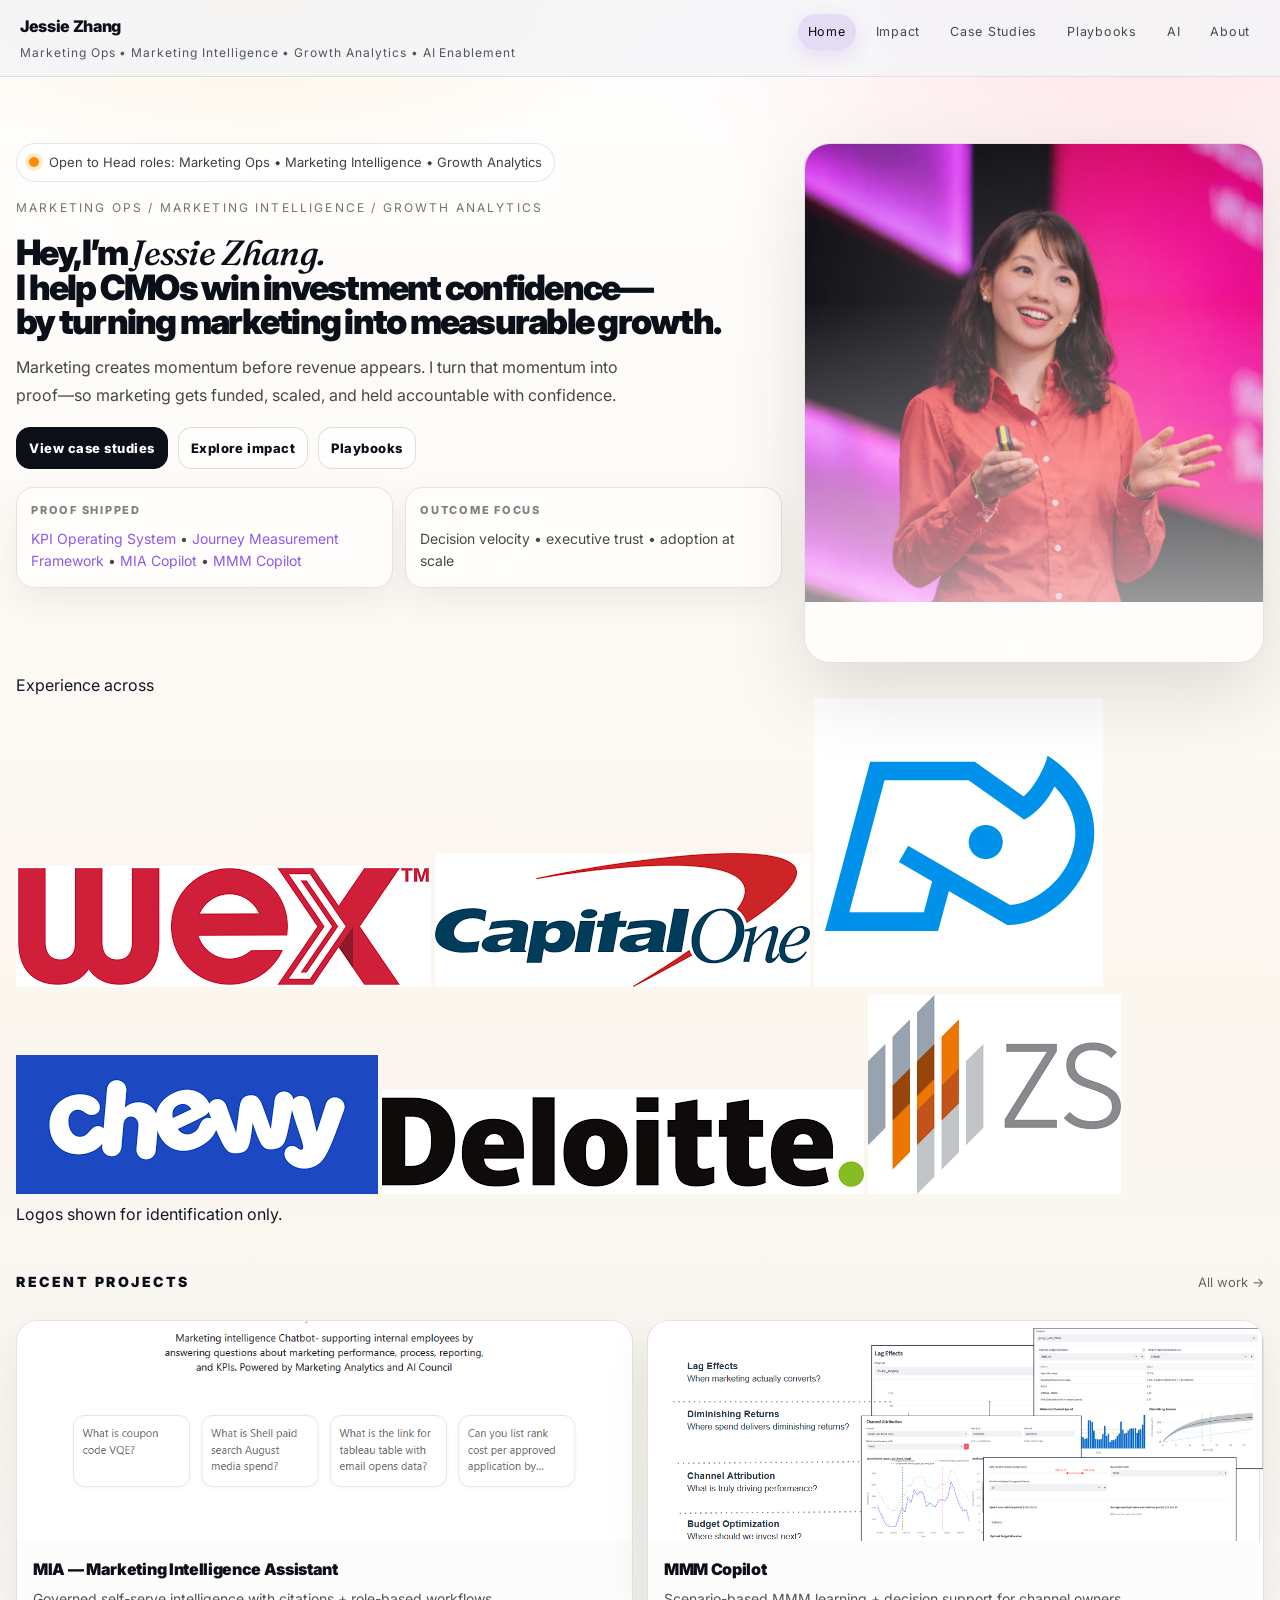
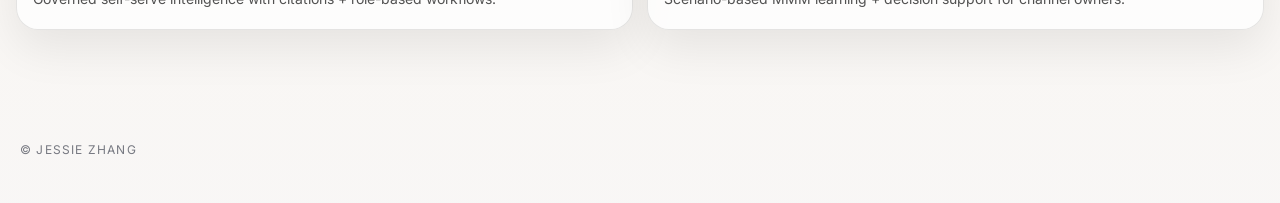
==== commit 2427063a: "Update index.html" ====
--- a/index.html
+++ b/index.html
@@ -82,12 +82,12 @@
   <div class="logo-strip__title">Experience across</div>
 
   <div class="logo-strip__grid" aria-label="Companies Jessie has worked with">
-    <img src="assets/logo/WEX.png" alt="Company 1" loading="lazy">
-    <img src="assets/logo/CapitalOne.png" alt="Company 2" loading="lazy">
-    <img src="assets/logo/NiuChart.png" alt="Company 3" loading="lazy">
-    <img src="assets/logo/Chewy.png" alt="Company 4" loading="lazy">
-    <img src="assets/logo/Deloitte.png" alt="Company 5" loading="lazy">
-    <img src="assets/logo/ZS.png" alt="Company 6" loading="lazy">
+    <img src="assets/logo/WEX.png" alt="WEX" loading="lazy">
+    <img src="assets/logo/CapitalOne.png" alt="CapitalOne" loading="lazy">
+    <img src="assets/logo/Niuchart.png" alt="Niuchart" loading="lazy">
+    <img src="assets/logo/Chewy.png" alt="Chewy" loading="lazy">
+    <img src="assets/logo/Deloitte.png" alt="Deloitte" loading="lazy">
+    <img src="assets/logo/ZS.png" alt="ZS" loading="lazy">
   </div>
 
   <div class="logo-strip__note">Logos shown for identification only.</div>
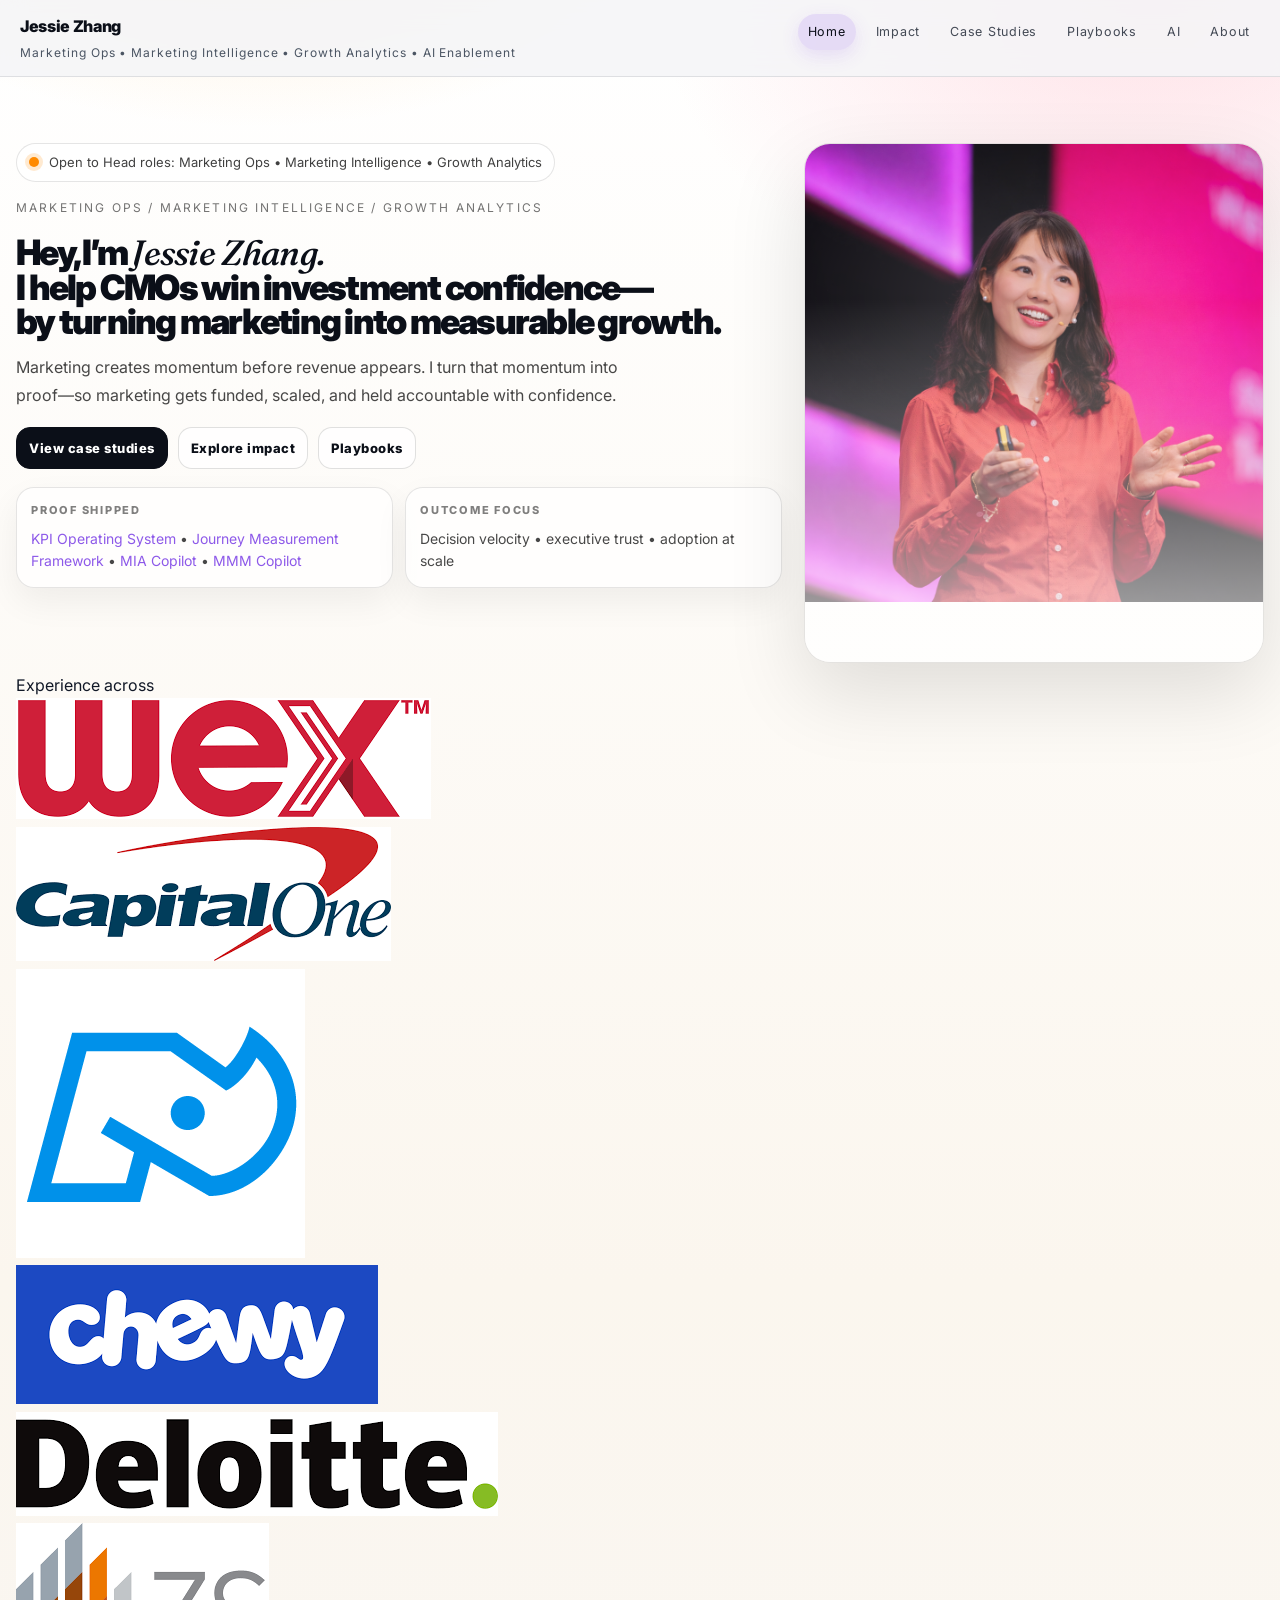
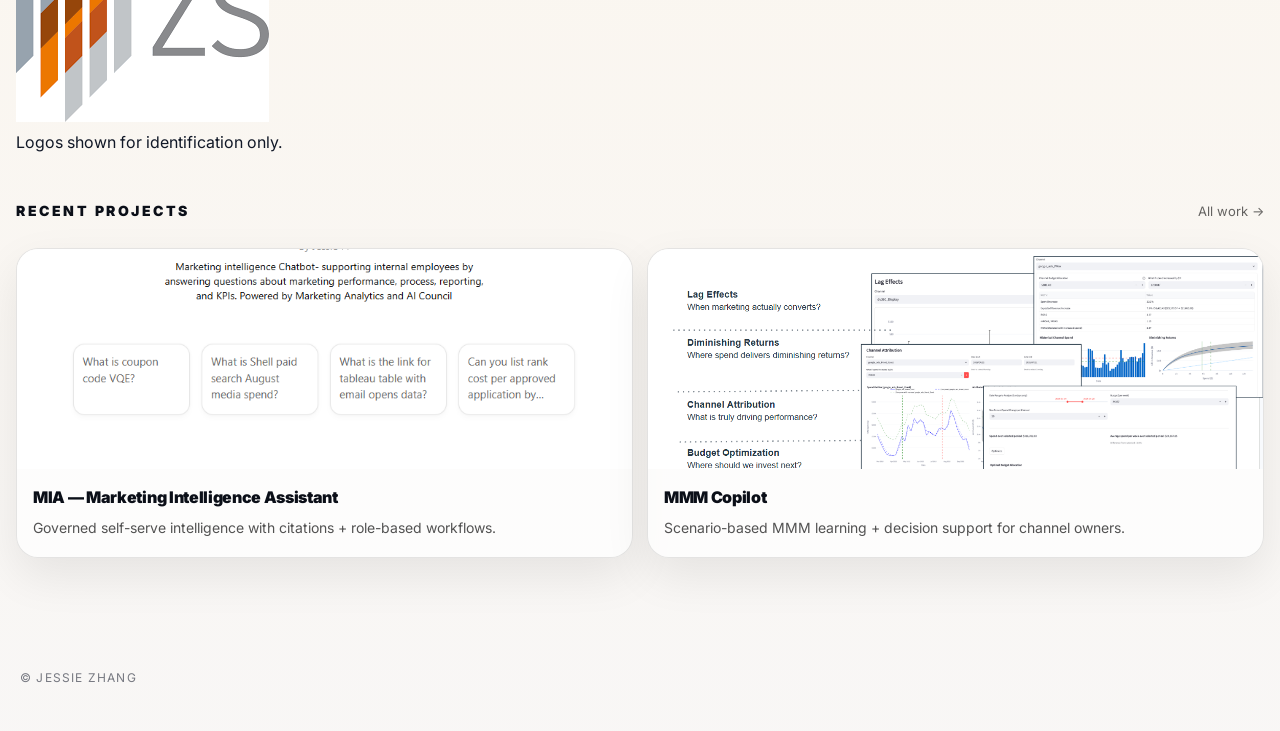
==== commit 2d0655b6: "Update index.html" ====
--- a/index.html
+++ b/index.html
@@ -78,16 +78,16 @@
     </div>
   </div>
 </section> 
-    <section class="logo-strip">
+   <section class="logo-strip">
   <div class="logo-strip__title">Experience across</div>
 
   <div class="logo-strip__grid" aria-label="Companies Jessie has worked with">
-    <img src="assets/logo/WEX.png" alt="WEX" loading="lazy">
-    <img src="assets/logo/CapitalOne.png" alt="CapitalOne" loading="lazy">
-    <img src="assets/logo/Niuchart.png" alt="Niuchart" loading="lazy">
-    <img src="assets/logo/Chewy.png" alt="Chewy" loading="lazy">
-    <img src="assets/logo/Deloitte.png" alt="Deloitte" loading="lazy">
-    <img src="assets/logo/ZS.png" alt="ZS" loading="lazy">
+    <div class="logo-item"><img src="assets/logo/WEX.png" alt="WEX" loading="lazy"></div>
+    <div class="logo-item"><img src="assets/logo/CapitalOne.png" alt="Capital One" loading="lazy"></div>
+    <div class="logo-item"><img src="assets/logo/Niuchart.png" alt="Niuchart" loading="lazy"></div>
+    <div class="logo-item"><img src="assets/logo/Chewy.png" alt="Chewy" loading="lazy"></div>
+    <div class="logo-item"><img src="assets/logo/Deloitte.png" alt="Deloitte" loading="lazy"></div>
+    <div class="logo-item"><img src="assets/logo/ZS.png" alt="ZS" loading="lazy"></div>
   </div>
 
   <div class="logo-strip__note">Logos shown for identification only.</div>
--- a/style.css
+++ b/style.css
@@ -1093,3 +1093,27 @@
   gap: 10px;
   flex-wrap: wrap;
 }
+/* Two-column section blocks (AI page) */
+.two-col{
+  display: grid;
+  grid-template-columns: 1fr 1fr;
+  gap: 14px;
+  margin-top: 14px;
+}
+
+.two-col__card{
+  background: rgba(255,255,255,.78);
+  border: 1px solid rgba(17,24,39,.10);
+  border-radius: 18px;
+  padding: 18px;
+  box-shadow: 0 14px 34px rgba(0,0,0,.06);
+}
+
+.two-col__card h3{
+  margin-top: 0;
+}
+
+/* mobile stacks */
+@media (max-width: 900px){
+  .two-col{ grid-template-columns: 1fr; }
+}
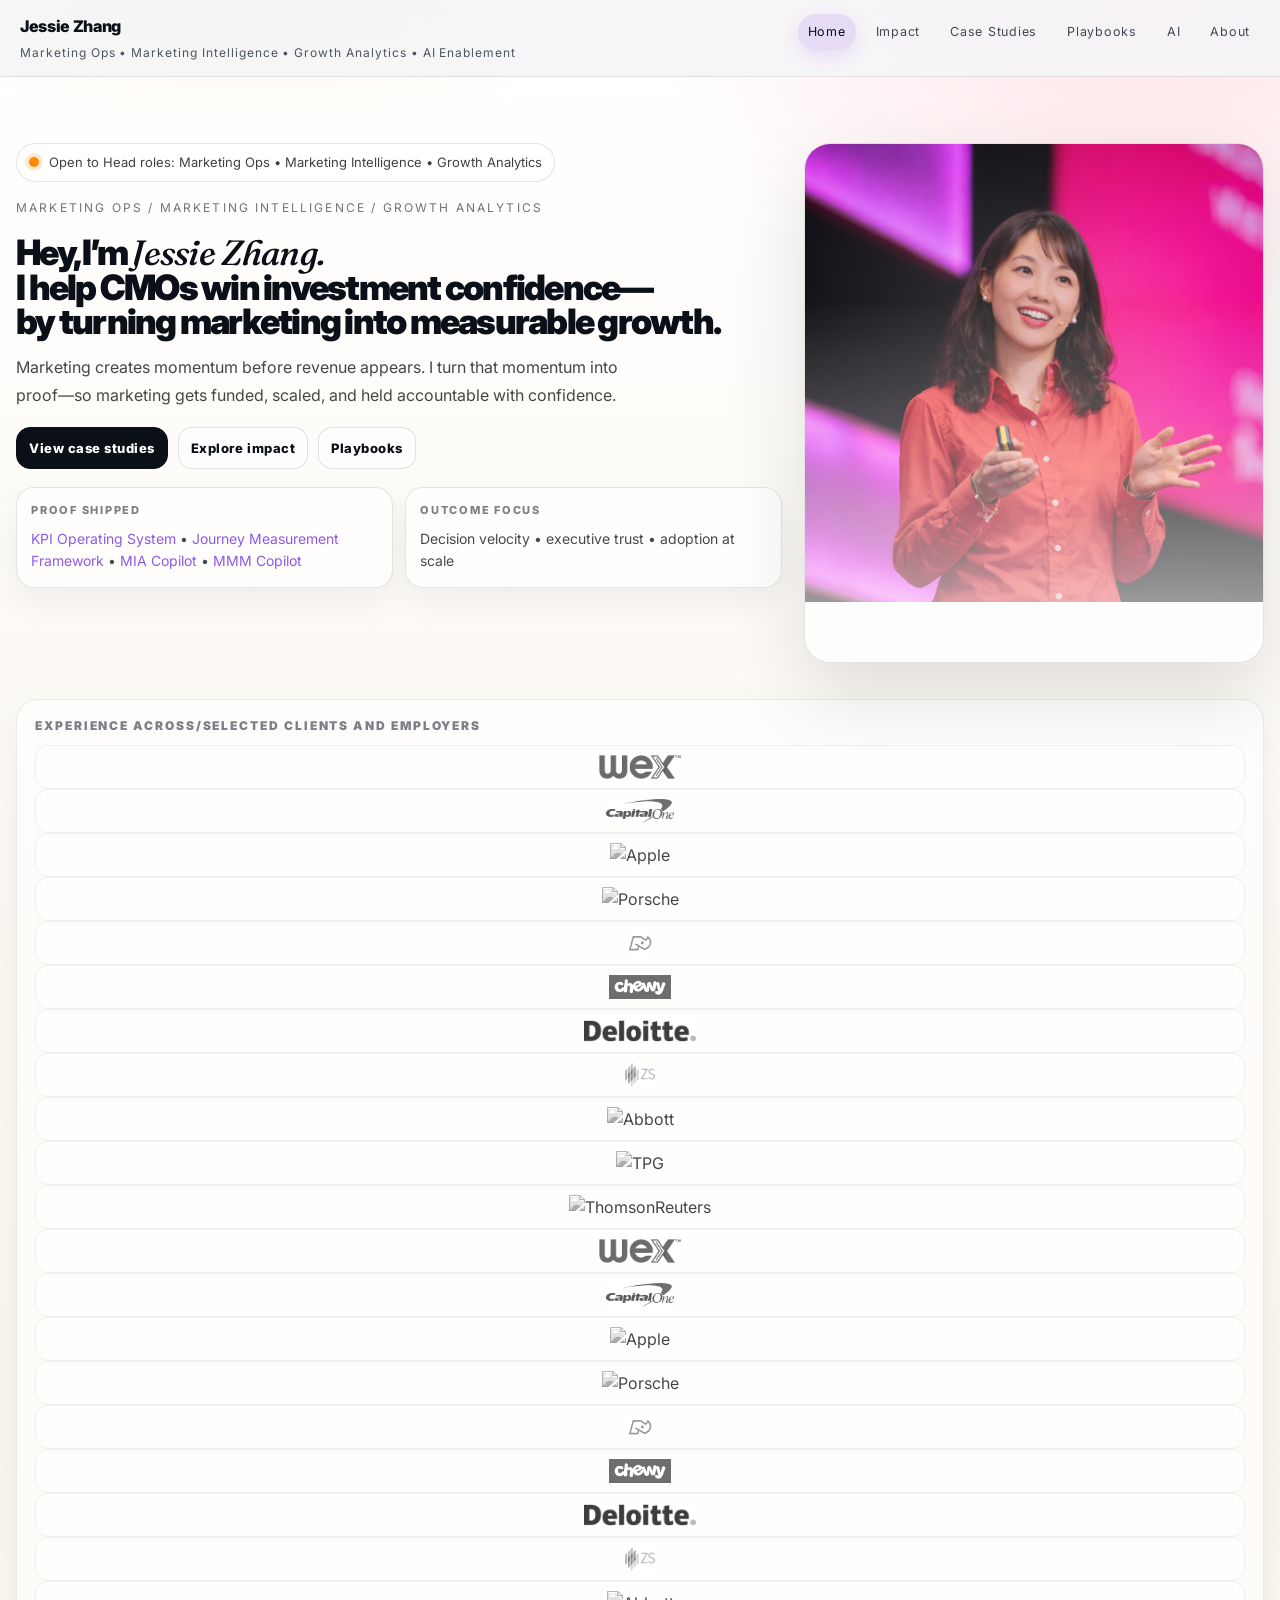
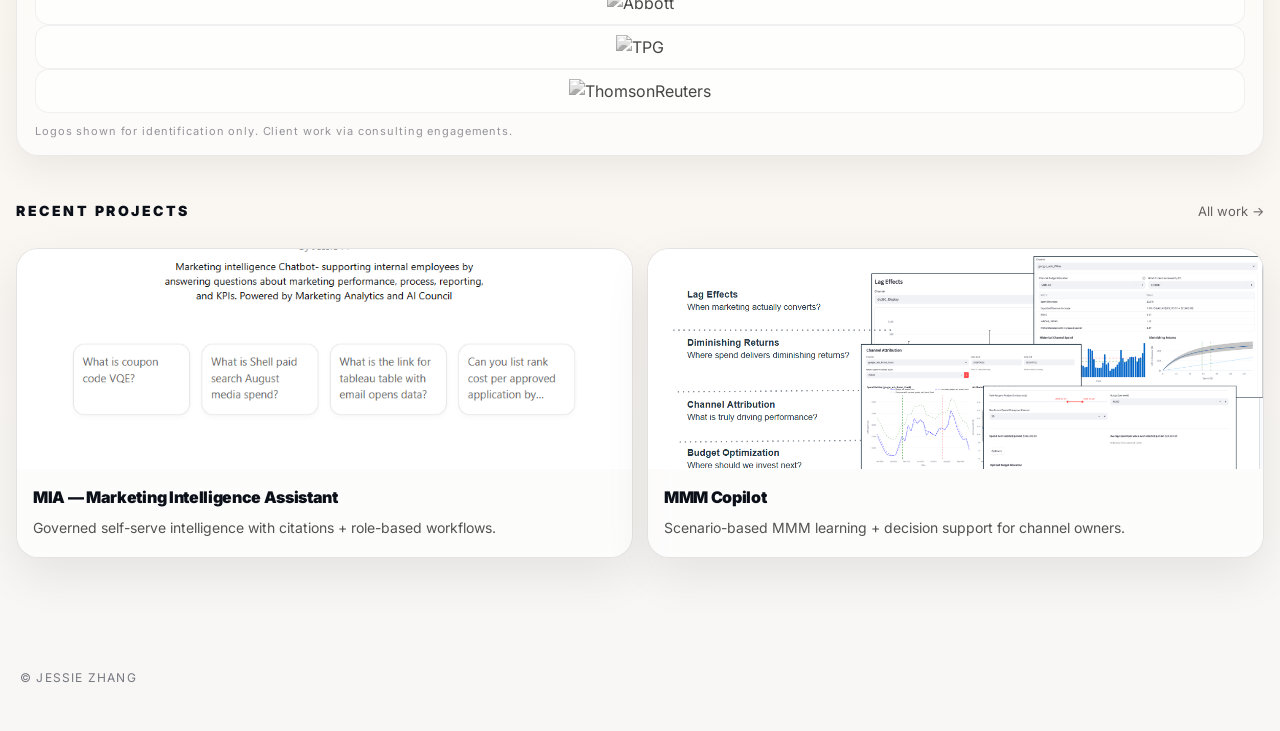
==== commit 211663e7: "Update index.html" ====
--- a/index.html
+++ b/index.html
@@ -79,18 +79,41 @@
   </div>
 </section> 
    <section class="logo-strip">
-  <div class="logo-strip__title">Experience across</div>
+  <div class="logo-strip__title">Experience across/Selected clients and employers</div>
 
-  <div class="logo-strip__grid" aria-label="Companies Jessie has worked with">
-    <div class="logo-item"><img src="assets/logo/WEX.png" alt="WEX" loading="lazy"></div>
-    <div class="logo-item"><img src="assets/logo/CapitalOne.png" alt="Capital One" loading="lazy"></div>
-    <div class="logo-item"><img src="assets/logo/Niuchart.png" alt="Niuchart" loading="lazy"></div>
-    <div class="logo-item"><img src="assets/logo/Chewy.png" alt="Chewy" loading="lazy"></div>
-    <div class="logo-item"><img src="assets/logo/Deloitte.png" alt="Deloitte" loading="lazy"></div>
-    <div class="logo-item"><img src="assets/logo/ZS.png" alt="ZS" loading="lazy"></div>
+  <div class="logo-marquee" aria-label="Selected companies and client engagements">
+    <div class="logo-track">
+      <!-- Set A -->
+      <div class="logo-item"><img src="assets/logo/WEX.png" alt="WEX" loading="lazy"></div>
+      <div class="logo-item"><img src="assets/logo/CapitalOne.png" alt="Capital One" loading="lazy"></div>
+      <div class="logo-item"><img src="assets/logo/Apple.png" alt="Apple" loading="lazy"></div>
+      <div class="logo-item"><img src="assets/logo/Porsche.png" alt="Porsche" loading="lazy"></div>
+      <div class="logo-item"><img src="assets/logo/Niuchart.png" alt="Niuchart" loading="lazy"></div>
+      <div class="logo-item"><img src="assets/logo/Chewy.png" alt="Chewy" loading="lazy"></div>
+      <div class="logo-item"><img src="assets/logo/Deloitte.png" alt="Deloitte" loading="lazy"></div>
+      <div class="logo-item"><img src="assets/logo/ZS.png" alt="ZS" loading="lazy"></div>
+      <div class="logo-item"><img src="assets/logo/Abbott.png" alt="Abbott" loading="lazy"></div>
+      <div class="logo-item"><img src="assets/logo/TPG.png" alt="TPG" loading="lazy"></div>
+      <div class="logo-item"><img src="assets/logo/ThomsonReuters.png" alt="ThomsonReuters" loading="lazy"></div>
+
+      <!-- Set B (duplicate for seamless loop) -->
+      <div class="logo-item"><img src="assets/logo/WEX.png" alt="WEX" loading="lazy"></div>
+      <div class="logo-item"><img src="assets/logo/CapitalOne.png" alt="Capital One" loading="lazy"></div>
+      <div class="logo-item"><img src="assets/logo/Apple.png" alt="Apple" loading="lazy"></div>
+      <div class="logo-item"><img src="assets/logo/Porsche.png" alt="Porsche" loading="lazy"></div>
+      <div class="logo-item"><img src="assets/logo/Niuchart.png" alt="Niuchart" loading="lazy"></div>
+      <div class="logo-item"><img src="assets/logo/Chewy.png" alt="Chewy" loading="lazy"></div>
+      <div class="logo-item"><img src="assets/logo/Deloitte.png" alt="Deloitte" loading="lazy"></div>
+      <div class="logo-item"><img src="assets/logo/ZS.png" alt="ZS" loading="lazy"></div>
+      <div class="logo-item"><img src="assets/logo/Abbott.png" alt="Abbott" loading="lazy"></div>
+      <div class="logo-item"><img src="assets/logo/TPG.png" alt="TPG" loading="lazy"></div>
+      <div class="logo-item"><img src="assets/logo/ThomsonReuters.png" alt="ThomsonReuters" loading="lazy"></div>
+    </div>
   </div>
 
-  <div class="logo-strip__note">Logos shown for identification only.</div>
+  <div class="logo-strip__note">
+    Logos shown for identification only. Client work via consulting engagements.
+  </div>
 </section>
  
 
--- a/style.css
+++ b/style.css
@@ -1117,3 +1117,68 @@
 @media (max-width: 900px){
   .two-col{ grid-template-columns: 1fr; }
 }
+/* Logo strip — smaller, consistent, organized */
+.logo-strip{
+  margin-top: 26px;
+  padding: 16px 18px 14px;
+  border: 1px solid rgba(17,24,39,.08);
+  background: rgba(255,255,255,.55);
+  border-radius: 22px;
+  box-shadow: 0 14px 34px rgba(0,0,0,.06);
+}
+
+.logo-strip__title{
+  font-size: 12px;
+  letter-spacing: .16em;
+  text-transform: uppercase;
+  color: rgba(17,24,39,.55);
+  font-weight: 900;
+  margin-bottom: 10px;
+}
+
+.logo-strip__grid{
+  display: grid;
+  grid-template-columns: repeat(6, 1fr);
+  gap: 10px;
+  align-items: center;
+}
+
+/* Fixed-height logo boxes */
+.logo-item{
+  height: 44px;
+  display:flex;
+  align-items:center;
+  justify-content:center;
+  padding: 6px 10px;
+  border-radius: 14px;
+  border: 1px solid rgba(17,24,39,.06);
+  background: rgba(255,255,255,.65);
+}
+
+.logo-item img{
+  max-height: 24px;   /* smaller logos */
+  max-width: 100%;
+  width: auto;
+  height: auto;
+  object-fit: contain;
+  filter: grayscale(1) contrast(1.05) opacity(.78);
+}
+
+.logo-item:hover img{
+  filter: grayscale(0) opacity(1);
+  transition: filter .18s ease;
+}
+
+.logo-strip__note{
+  margin-top: 10px;
+  font-size: 11px;
+  letter-spacing: .08em;
+  color: rgba(17,24,39,.45);
+}
+
+@media (max-width: 980px){
+  .logo-strip__grid{ grid-template-columns: repeat(3, 1fr); }
+}
+@media (max-width: 520px){
+  .logo-strip__grid{ grid-template-columns: repeat(2, 1fr); }
+}
